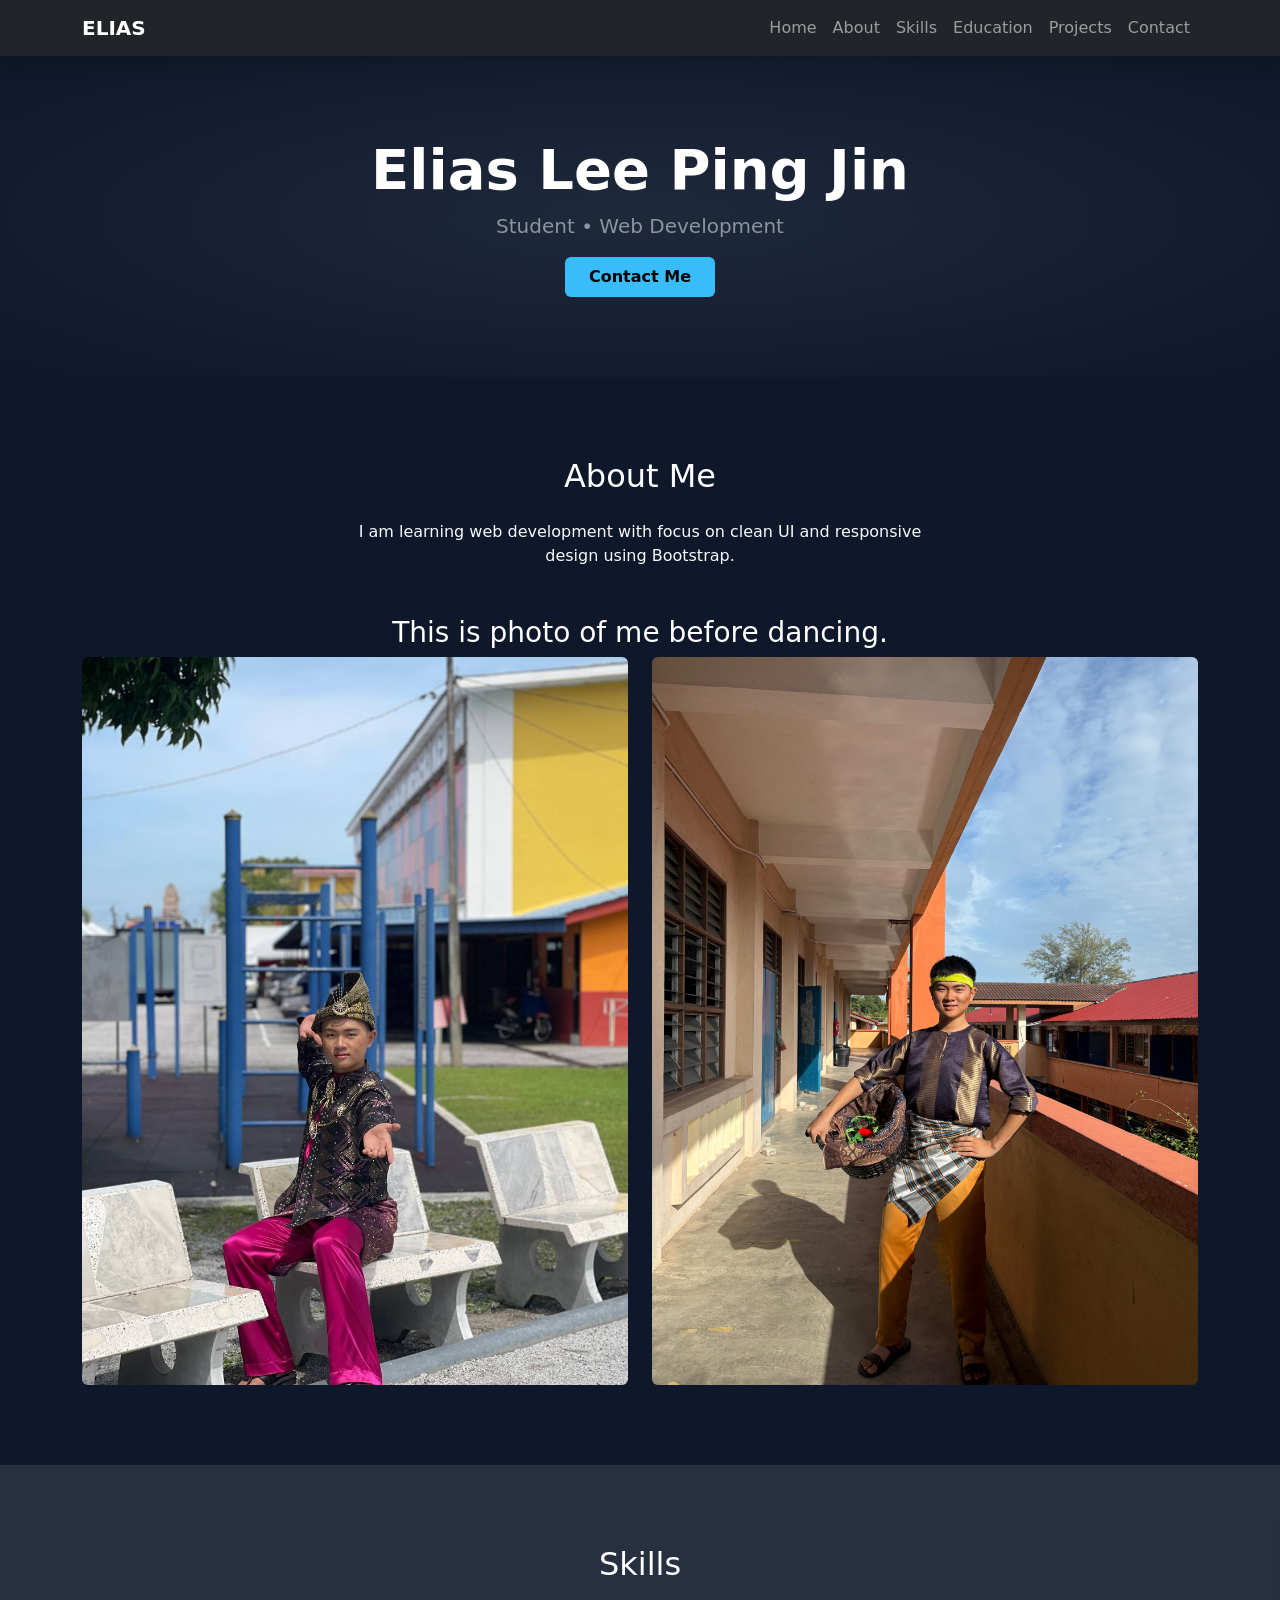
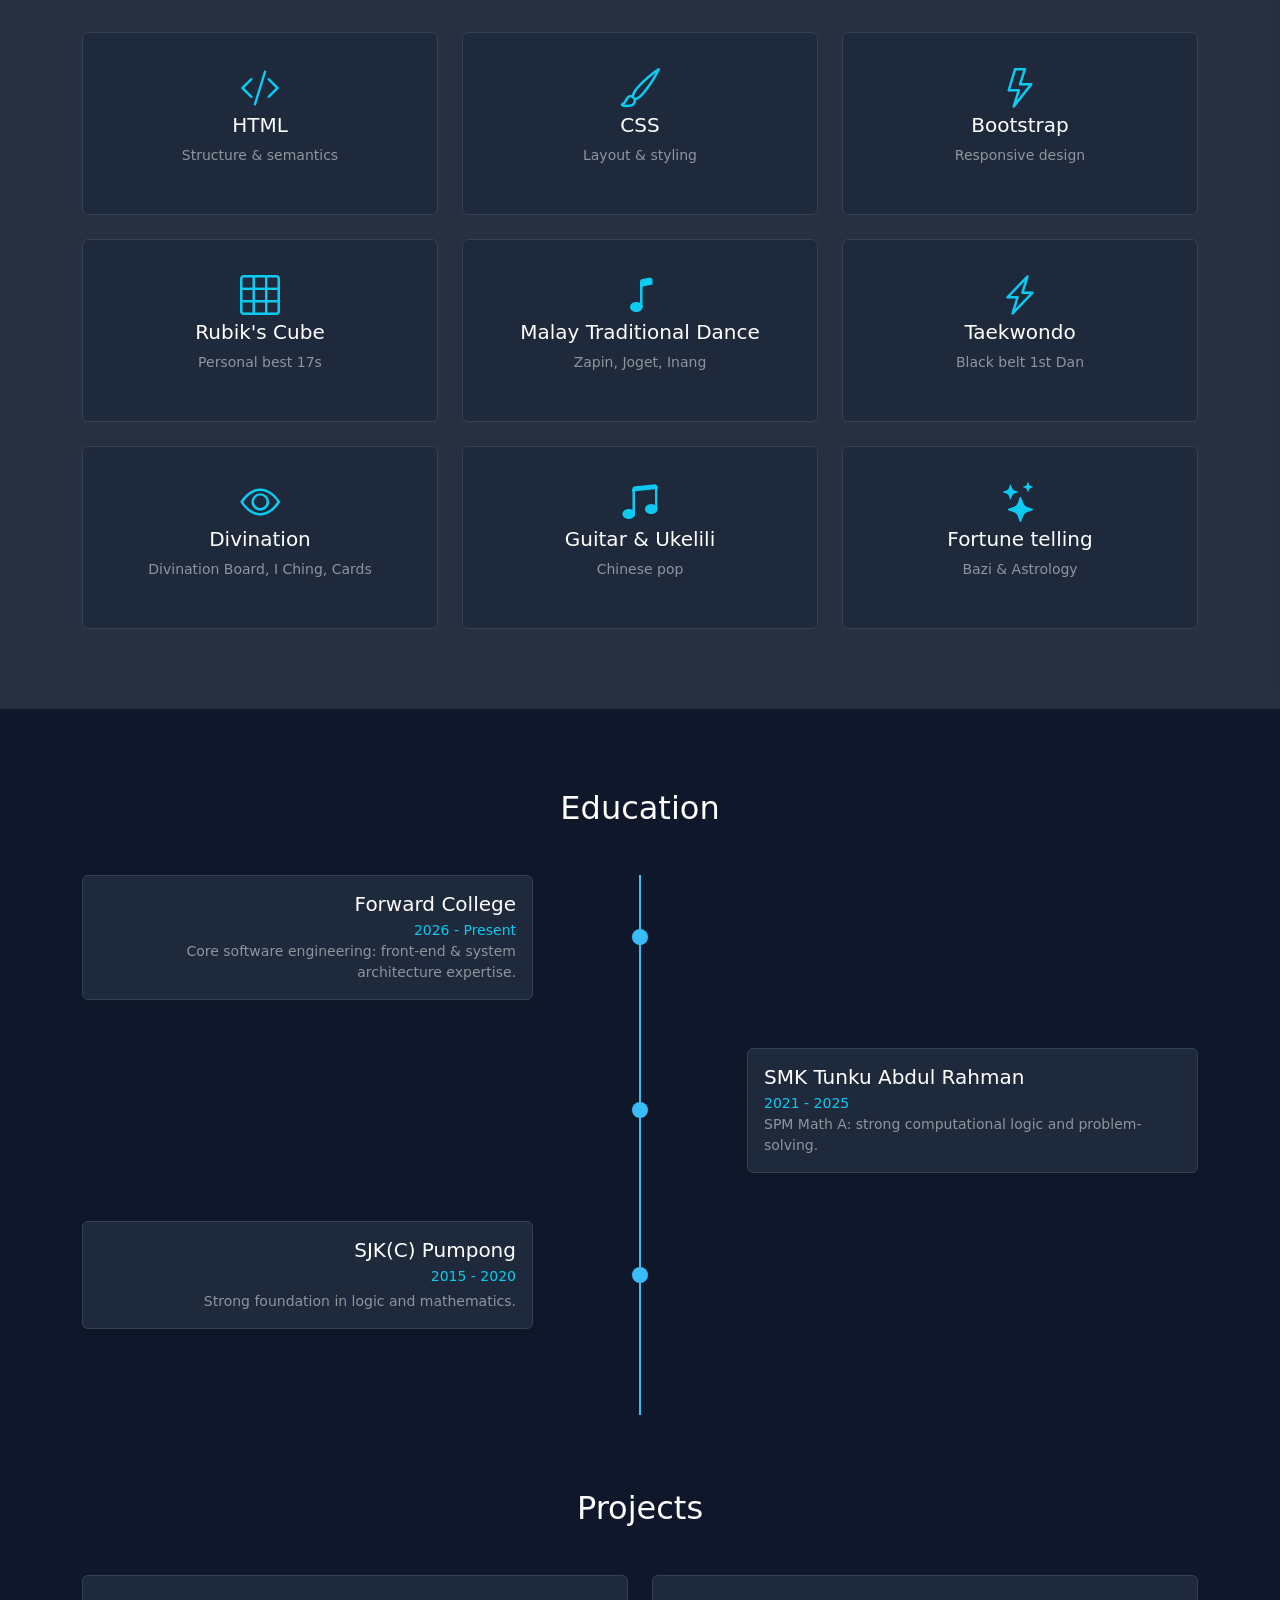
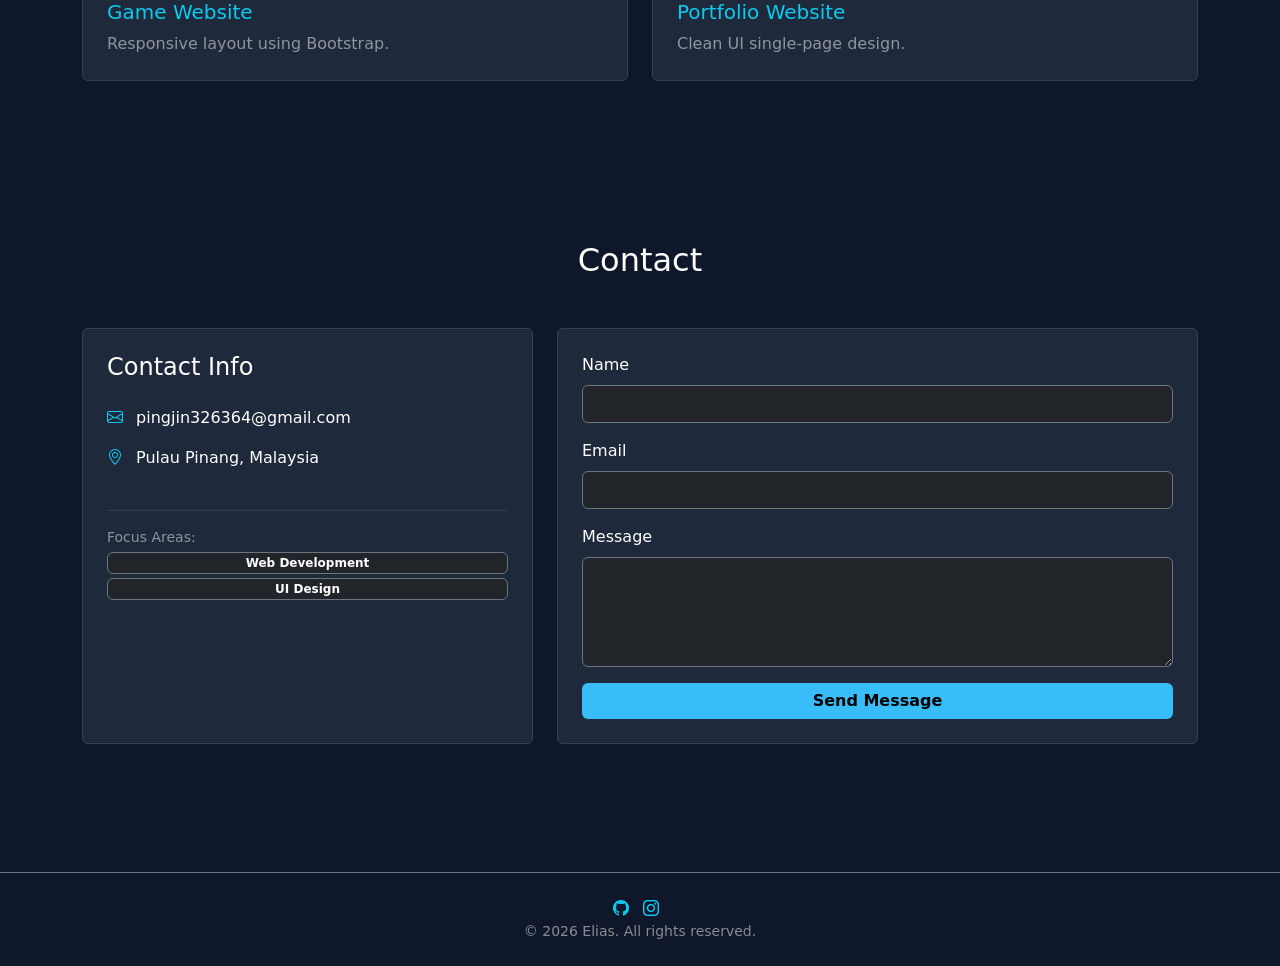
==== Portfolio/index.html @ 2b38d4fa "deploy" ====
<!doctype html>
<html lang="en">
    <head>
        <meta charset="UTF-8" />
        <meta name="viewport" content="width=device-width, initial-scale=1.0" />
        <title>Elias Portfolio</title>
        <link href="https://cdn.jsdelivr.net/npm/bootstrap@5.3.0/dist/css/bootstrap.min.css" rel="stylesheet" />
        <link rel="stylesheet" href="https://cdn.jsdelivr.net/npm/bootstrap-icons@1.10.5/font/bootstrap-icons.css" />
        <style>
            body {
                background: #0f172a;
                color: white;
            }
            .section {
                padding: 80px 0;
            }
            .card {
                background: #1e293b;
                border: 1px solid #334155;
                transition: 0.3s;
            }
            .card:hover {
                transform: translateY(-5px);
                border-color: #38bdf8;
            }
            .text-secondary {
                color: #94a3b8;
            }
            label {
                color: #e2e8f0;
            }
            .timeline-line {
                position: absolute;
                left: 50%;
                width: 2px;
                height: 100%;
                background: #38bdf8;
                transform: translateX(-50%);
                z-index: 0;
            }
            .timeline-dot {
                width: 16px;
                height: 16px;
                background: #38bdf8;
                border-radius: 50%;
                margin: auto;
                position: relative;
                z-index: 1;
            }
            .btn-accent {
                background: #38bdf8;
                border: none;
                color: #000;
                font-weight: bold;
            }
            .btn-accent:hover {
                background: #7dd3fc;
                transform: scale(1.05);
            }
        </style>
    </head>
    <body>
        <nav class="navbar navbar-expand-lg navbar-dark bg-dark sticky-top shadow">
            <div class="container">
                <a class="navbar-brand fw-bold" href="#">ELIAS</a>
                <button class="navbar-toggler" data-bs-toggle="collapse" data-bs-target="#nav">
                    <span class="navbar-toggler-icon"></span>
                </button>
                <div class="collapse navbar-collapse" id="nav">
                    <ul class="navbar-nav ms-auto">
                        <li class="nav-item"><a class="nav-link" href="#home">Home</a></li>
                        <li class="nav-item"><a class="nav-link" href="#about">About</a></li>
                        <li class="nav-item"><a class="nav-link" href="#skills">Skills</a></li>
                        <li class="nav-item"><a class="nav-link" href="#education">Education</a></li>
                        <li class="nav-item"><a class="nav-link" href="#projects">Projects</a></li>
                        <li class="nav-item"><a class="nav-link" href="#contact">Contact</a></li>
                    </ul>
                </div>
            </div>
        </nav>

        <section id="home" class="section text-center" style="background: radial-gradient(#1e293b, #0f172a)">
            <div class="container">
                <h1 class="display-4 fw-bold">Elias Lee Ping Jin</h1>
                <p class="lead text-white-50">Student • Web Development</p>
                <a href="#contact" class="btn btn-accent px-4 py-2">Contact Me</a>
            </div>
        </section>

        <!-- about -->
        <section id="about" class="section text-center">
            <div class="container px-4">
                <h2 class="mb-4">About Me</h2>
                <p class="text-light mx-auto" style="max-width: 600px">I am learning web development with focus on clean UI and responsive design using Bootstrap.</p>
            </div>

            <div class="container mt-5">
                <h3>This is photo of me before dancing.</h3>
                <div class="row">
                    <div class="col-12 col-md-6">
                        <img src="../image/img_before_pencak.jpg" class="img-fluid rounded" alt="img_before_pencak" />
                    </div>
                    <div class="col-12 col-md-6">
                        <img src="../image/img_before_batu_tumbok.jpg" class="img-fluid rounded" alt="img_before_batu_tumbok" />
                    </div>
                </div>
            </div>
        </section>

        <section id="skills" class="section bg-opacity-10 bg-light">
            <div class="container">
                <h2 class="text-center mb-5">Skills</h2>
                <div class="row g-4 text-center">
                    <div class="col-md-4">
                        <div class="card h-100 p-3 text-white">
                            <div class="card-body">
                                <i class="bi bi-code-slash text-info display-6 mb-3"></i>
                                <h5>HTML</h5>
                                <p class="small text-white-50">Structure & semantics</p>
                            </div>
                        </div>
                    </div>
                    <div class="col-md-4">
                        <div class="card h-100 p-3 text-white">
                            <div class="card-body">
                                <i class="bi bi-brush text-info display-6 mb-3"></i>
                                <h5>CSS</h5>
                                <p class="small text-white-50">Layout & styling</p>
                            </div>
                        </div>
                    </div>
                    <div class="col-md-4">
                        <div class="card h-100 p-3 text-white">
                            <div class="card-body">
                                <i class="bi bi-lightning text-info display-6 mb-3"></i>
                                <h5>Bootstrap</h5>
                                <p class="small text-white-50">Responsive design</p>
                            </div>
                        </div>
                    </div>
                    <div class="col-md-4">
                        <div class="card h-100 p-3 text-white">
                            <div class="card-body">
                                <i class="bi bi-grid-3x3 text-info display-6 mb-3"></i>
                                <h5>Rubik's Cube</h5>
                                <p class="small text-white-50">Personal best 17s</p>
                            </div>
                        </div>
                    </div>
                    <div class="col-md-4">
                        <div class="card h-100 p-3 text-white">
                            <div class="card-body">
                                <i class="bi bi-music-note text-info display-6 mb-3"></i>
                                <h5>Malay Traditional Dance</h5>
                                <p class="small text-white-50">Zapin, Joget, Inang</p>
                            </div>
                        </div>
                    </div>
                    <div class="col-md-4">
                        <div class="card h-100 p-3 text-white">
                            <div class="card-body">
                                <i class="bi bi-lightning-charge text-info display-6 mb-3"></i>
                                <h5>Taekwondo</h5>
                                <p class="small text-white-50">Black belt 1st Dan</p>
                            </div>
                        </div>
                    </div>
                    <div class="col-md-4">
                        <div class="card h-100 p-3 text-white">
                            <div class="card-body">
                                <i class="bi bi-eye text-info display-6 mb-3"></i>
                                <h5>Divination</h5>
                                <p class="small text-white-50">Divination Board, I Ching, Cards</p>
                            </div>
                        </div>
                    </div>
                    <div class="col-md-4">
                        <div class="card h-100 p-3 text-white">
                            <div class="card-body">
                                <i class="bi bi-music-note-beamed text-info display-6 mb-3"></i>
                                <h5>Guitar & Ukelili</h5>
                                <p class="small text-white-50">Chinese pop</p>
                            </div>
                        </div>
                    </div>
                    <div class="col-md-4">
                        <div class="card h-100 p-3 text-white">
                            <div class="card-body">
                                <i class="bi bi-stars text-info display-6 mb-3"></i>
                                <h5>Fortune telling</h5>
                                <p class="small text-white-50">Bazi & Astrology</p>
                            </div>
                        </div>
                    </div>
                </div>
            </div>
        </section>

        <section id="education" class="section">
            <div class="container position-relative">
                <h2 class="text-center mb-5">Education</h2>
                <div class="timeline-line"></div>

                <div class="row align-items-center mb-5">
                    <div class="col-md-5 text-md-end text-start order-2 order-md-1">
                        <div class="card p-3 shadow-sm text-white">
                            <h5 class="mb-1">Forward College</h5>
                            <p class="text-info small mb-0">2026 - Present</p>
                            <p class="small text-white-50 mb-0">Core software engineering: front-end & system architecture expertise.</p>
                        </div>
                    </div>
                    <div class="col-md-2 text-center order-1 order-md-2 mb-3 mb-md-0">
                        <div class="timeline-dot"></div>
                    </div>
                    <div class="col-md-5 order-3"></div>
                </div>

                <div class="row align-items-center mb-5">
                    <div class="col-md-5 order-md-1 order-3"></div>
                    <div class="col-md-2 text-center order-1 order-md-2 mb-3 mb-md-0">
                        <div class="timeline-dot"></div>
                    </div>
                    <div class="col-md-5 text-start order-2 order-md-3">
                        <div class="card p-3 shadow-sm text-white">
                            <h5 class="mb-1">SMK Tunku Abdul Rahman</h5>
                            <p class="text-info small mb-0">2021 - 2025</p>
                            <p class="small text-white-50 mb-0">SPM Math A: strong computational logic and problem-solving.</p>
                        </div>
                    </div>
                </div>

                <div class="row align-items-center">
                    <div class="col-md-5 text-md-end text-start order-2 order-md-1">
                        <div class="card p-3 shadow-sm text-white">
                            <h5 class="mb-1">SJK(C) Pumpong</h5>
                            <p class="text-info small mb-1">2015 - 2020</p>
                            <p class="small text-white-50 mb-0">Strong foundation in logic and mathematics.</p>
                        </div>
                    </div>
                    <div class="col-md-2 text-center order-1 order-md-2 mb-3 mb-md-0">
                        <div class="timeline-dot"></div>
                    </div>
                    <div class="col-md-5 order-3"></div>
                </div>
            </div>
        </section>

        <section id="projects" class="section">
            <div class="container">
                <h2 class="text-center mb-5">Projects</h2>
                <div class="row g-4">
                    <div class="col-md-6">
                        <div class="card h-100 text-white p-2">
                            <div class="card-body">
                                <h5 class="card-title text-info">Game Website</h5>
                                <p class="card-text text-white-50">Responsive layout using Bootstrap.</p>
                            </div>
                        </div>
                    </div>
                    <div class="col-md-6">
                        <div class="card h-100 text-white p-2">
                            <div class="card-body">
                                <h5 class="card-title text-info">Portfolio Website</h5>
                                <p class="card-text text-white-50">Clean UI single-page design.</p>
                            </div>
                        </div>
                    </div>
                </div>
            </div>
        </section>

        <section id="contact" class="section">
            <div class="container">
                <h2 class="text-center mb-5">Contact</h2>
                <div class="row g-4">
                    <div class="col-md-5">
                        <div class="card p-4 h-100 text-white">
                            <h4 class="mb-4">Contact Info</h4>
                            <p class="mb-3"><i class="bi bi-envelope text-info me-2"></i> pingjin326364@gmail.com</p>
                            <p class="mb-4"><i class="bi bi-geo-alt text-info me-2"></i> Pulau Pinang, Malaysia</p>
                            <hr class="text-secondary" />
                            <p class="small text-white-50 mb-1">Focus Areas:</p>
                            <span class="badge bg-dark border border-secondary mb-1">Web Development</span>
                            <span class="badge bg-dark border border-secondary mb-1">UI Design</span>
                        </div>
                    </div>
                    <div class="col-lg-7 col-md-12">
                        <form class="card p-4">
                            <div class="mb-3">
                                <label class="form-label text-white">Name</label>
                                <input type="text" class="form-control bg-dark text-white border-secondary" />
                            </div>
                            <div class="mb-3">
                                <label class="form-label text-white">Email</label>
                                <input type="email" class="form-control bg-dark text-white border-secondary" />
                            </div>
                            <div class="mb-3">
                                <label class="form-label text-white">Message</label>
                                <textarea class="form-control bg-dark text-white border-secondary" rows="4"></textarea>
                            </div>
                            <button type="submit" class="btn btn-accent w-100">Send Message</button>
                        </form>
                    </div>
                </div>
            </div>
        </section>

        <footer class="text-center py-4 border-top border-secondary mt-5">
            <a href="https://github.com/pingjin-code"><i class="bi bi-github text-info me-2"></i></a>
            <a href="https://www.instagram.com/pj.mu2/?__pwa=1"><i class="bi bi-instagram text-info me-2"></i></a>
            <p class="small text-white-50 mb-0">© 2026 Elias. All rights reserved.</p>
        </footer>

        <script src="https://cdn.jsdelivr.net/npm/bootstrap@5.3.0/dist/js/bootstrap.bundle.min.js"></script>
    </body>
</html>
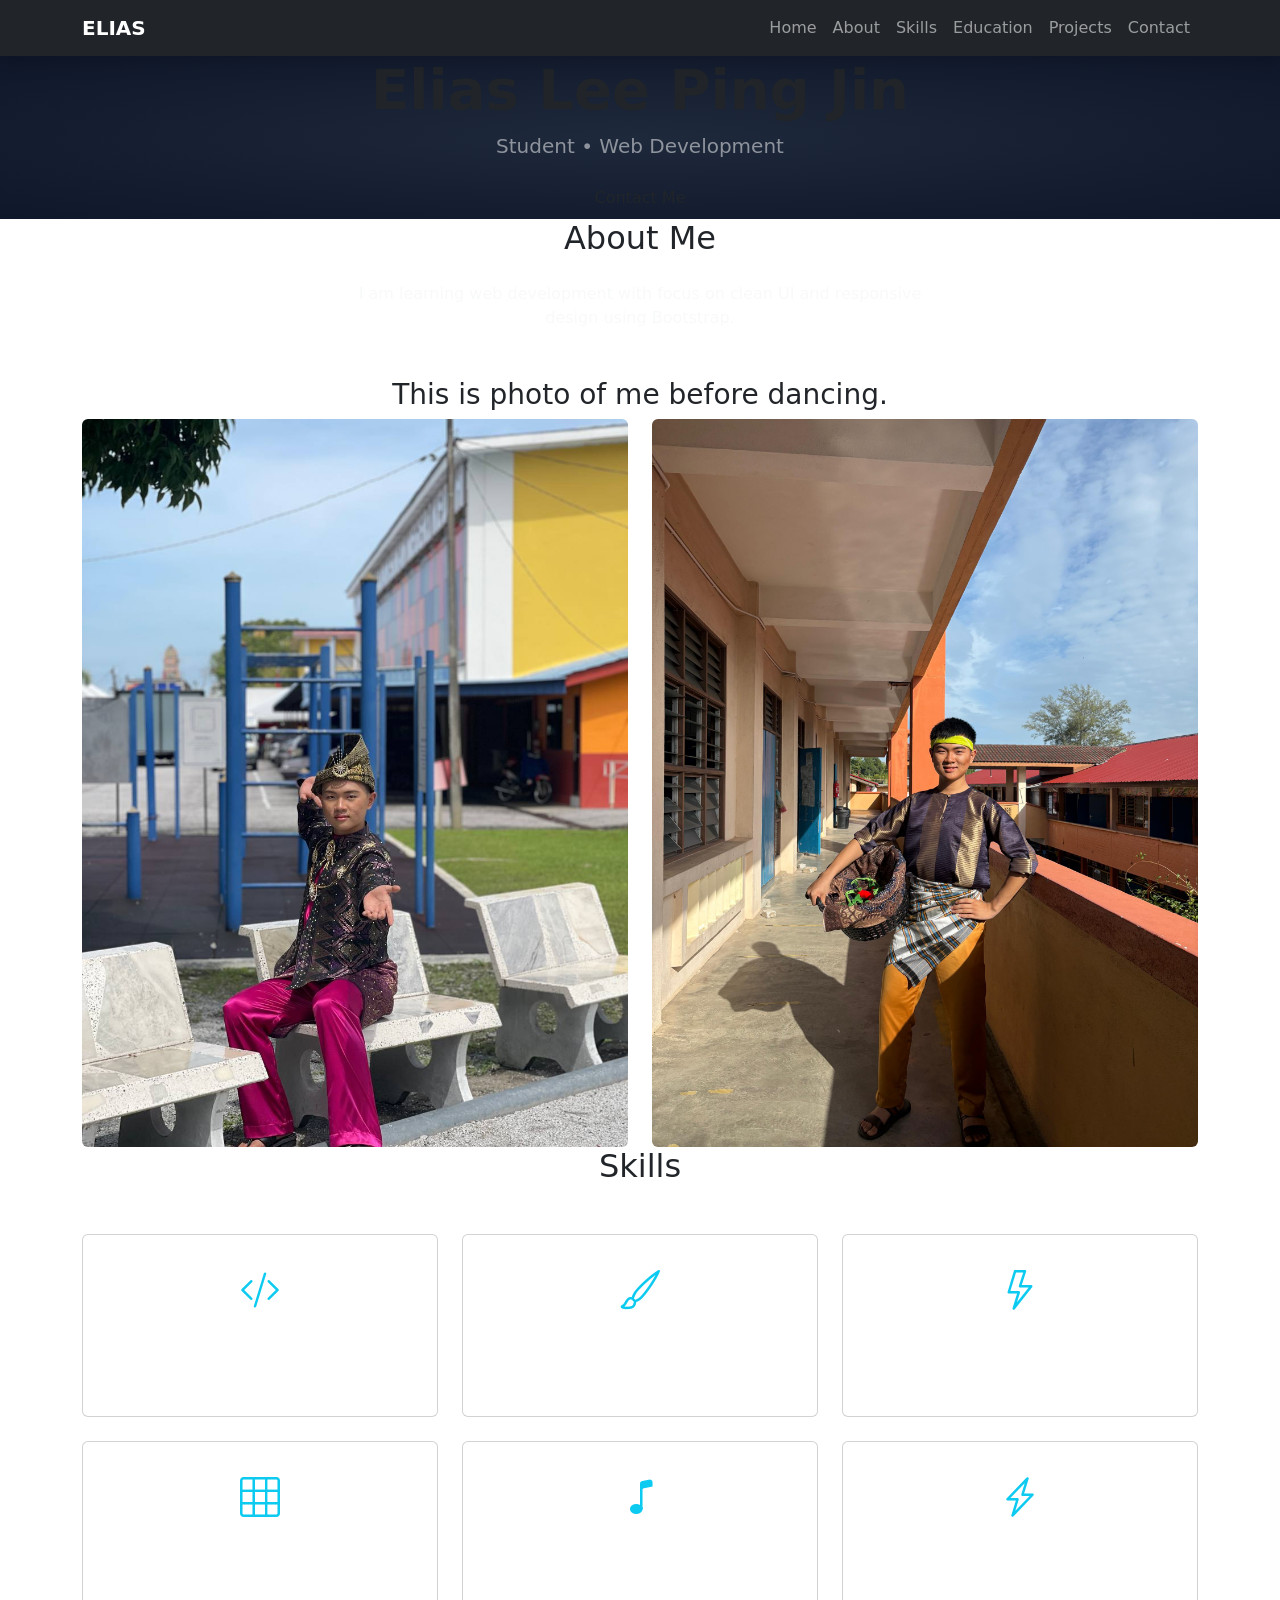
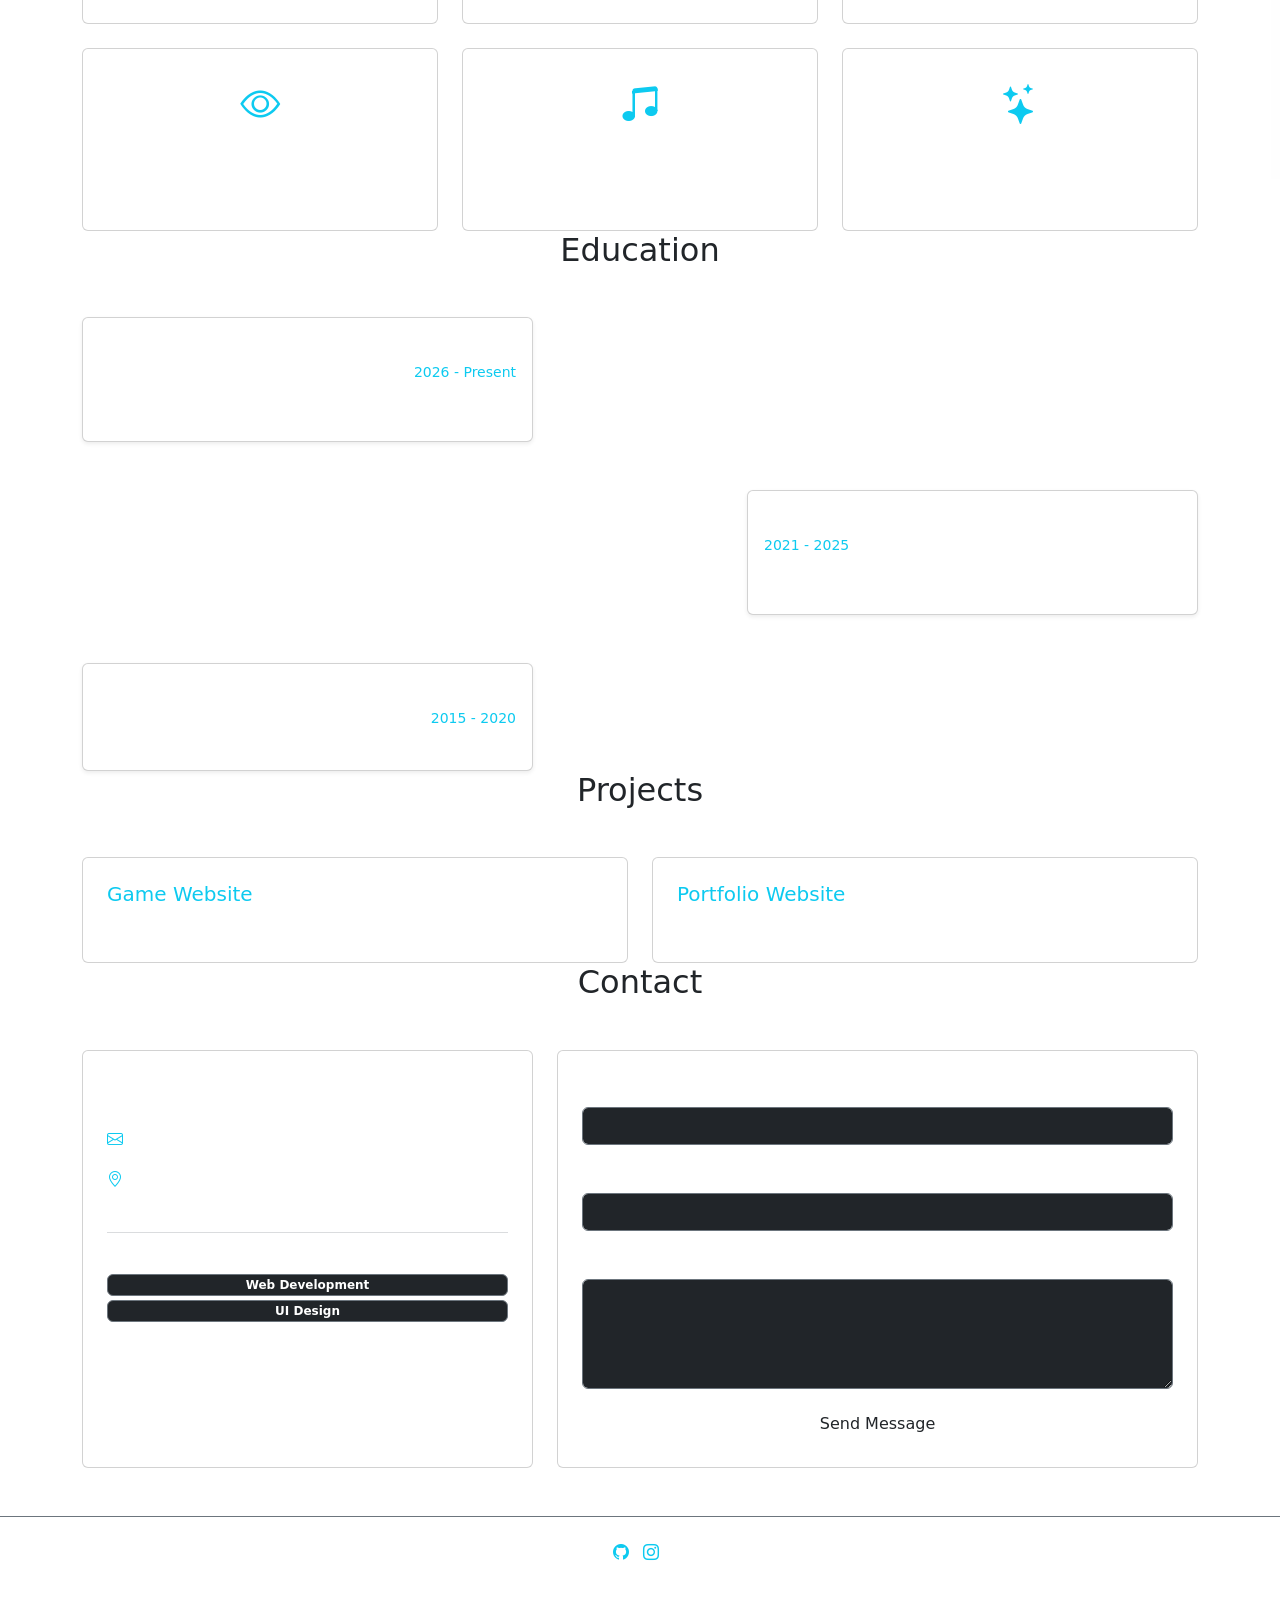
==== commit 32e571aa: "add a new file style.css" ====
--- a/Portfolio/index.html
+++ b/Portfolio/index.html
@@ -6,58 +6,6 @@
         <title>Elias Portfolio</title>
         <link href="https://cdn.jsdelivr.net/npm/bootstrap@5.3.0/dist/css/bootstrap.min.css" rel="stylesheet" />
         <link rel="stylesheet" href="https://cdn.jsdelivr.net/npm/bootstrap-icons@1.10.5/font/bootstrap-icons.css" />
-        <style>
-            body {
-                background: #0f172a;
-                color: white;
-            }
-            .section {
-                padding: 80px 0;
-            }
-            .card {
-                background: #1e293b;
-                border: 1px solid #334155;
-                transition: 0.3s;
-            }
-            .card:hover {
-                transform: translateY(-5px);
-                border-color: #38bdf8;
-            }
-            .text-secondary {
-                color: #94a3b8;
-            }
-            label {
-                color: #e2e8f0;
-            }
-            .timeline-line {
-                position: absolute;
-                left: 50%;
-                width: 2px;
-                height: 100%;
-                background: #38bdf8;
-                transform: translateX(-50%);
-                z-index: 0;
-            }
-            .timeline-dot {
-                width: 16px;
-                height: 16px;
-                background: #38bdf8;
-                border-radius: 50%;
-                margin: auto;
-                position: relative;
-                z-index: 1;
-            }
-            .btn-accent {
-                background: #38bdf8;
-                border: none;
-                color: #000;
-                font-weight: bold;
-            }
-            .btn-accent:hover {
-                background: #7dd3fc;
-                transform: scale(1.05);
-            }
-        </style>
     </head>
     <body>
         <nav class="navbar navbar-expand-lg navbar-dark bg-dark sticky-top shadow">
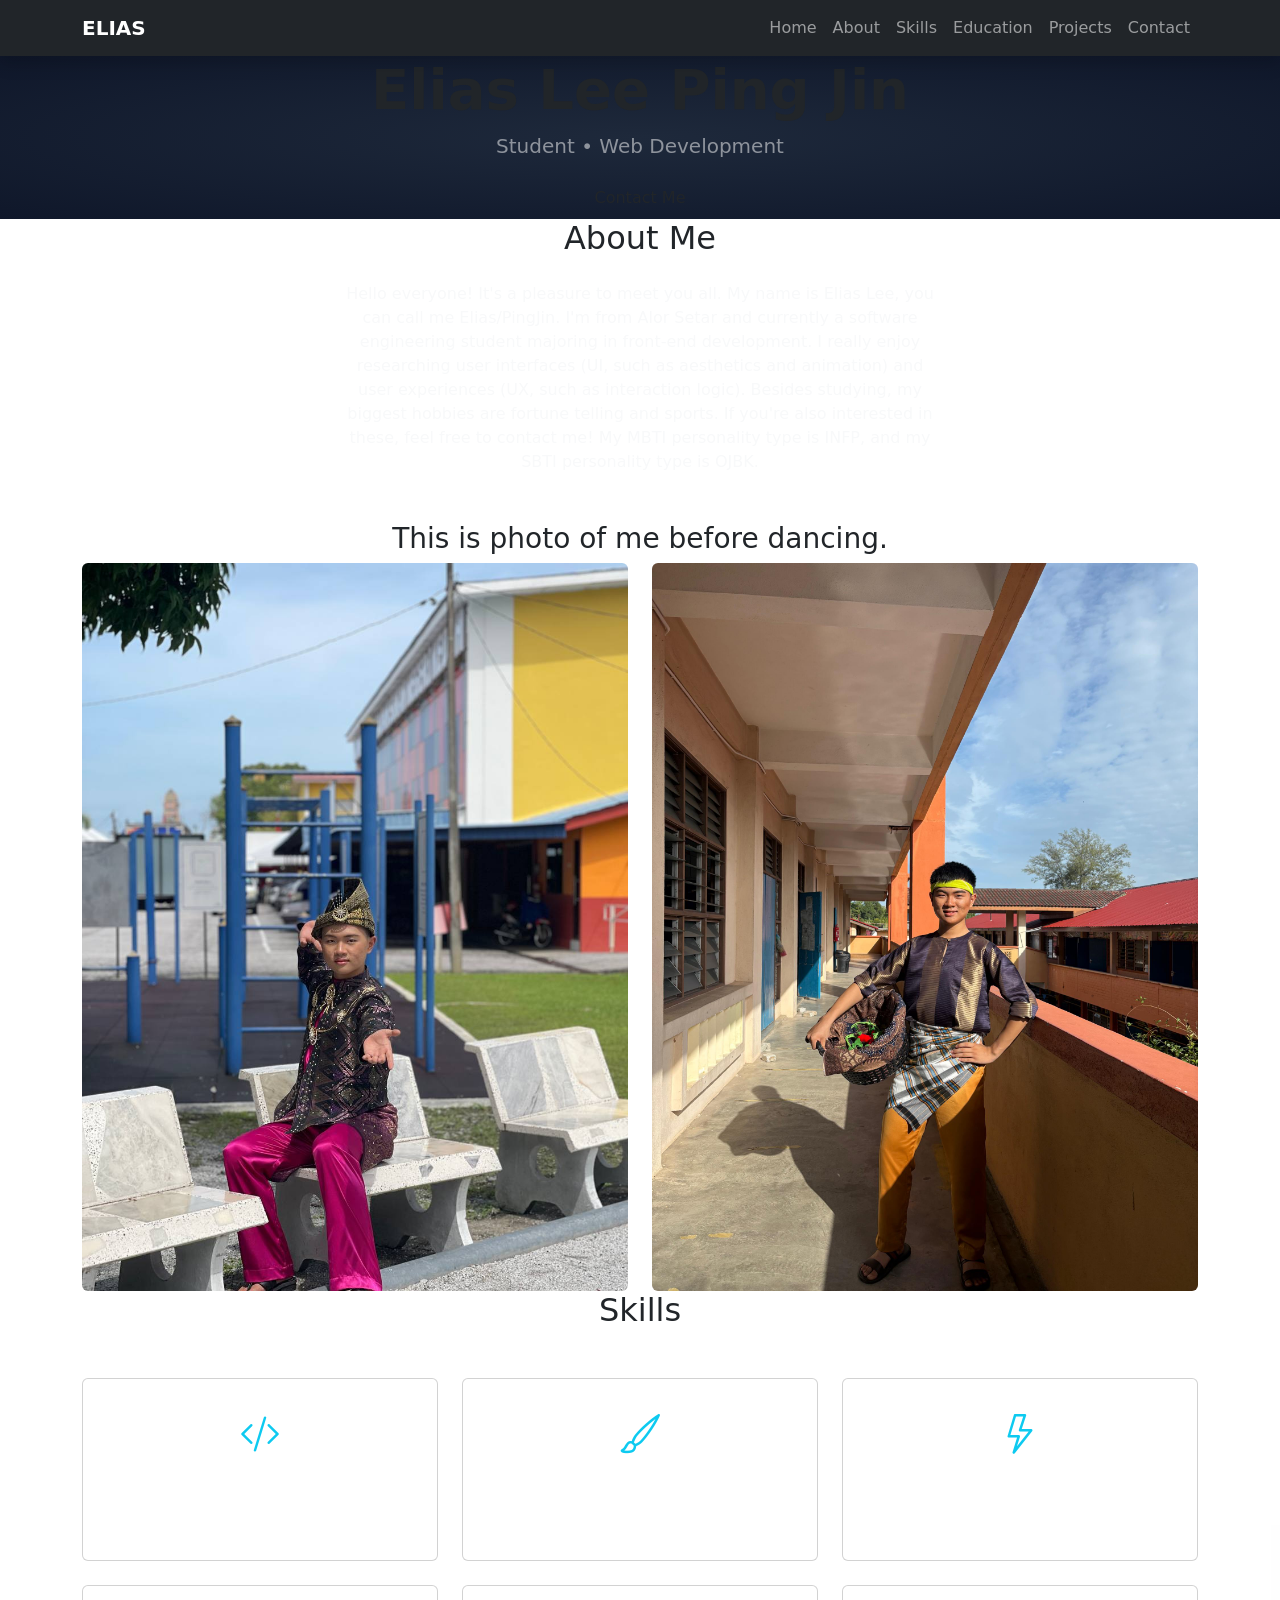
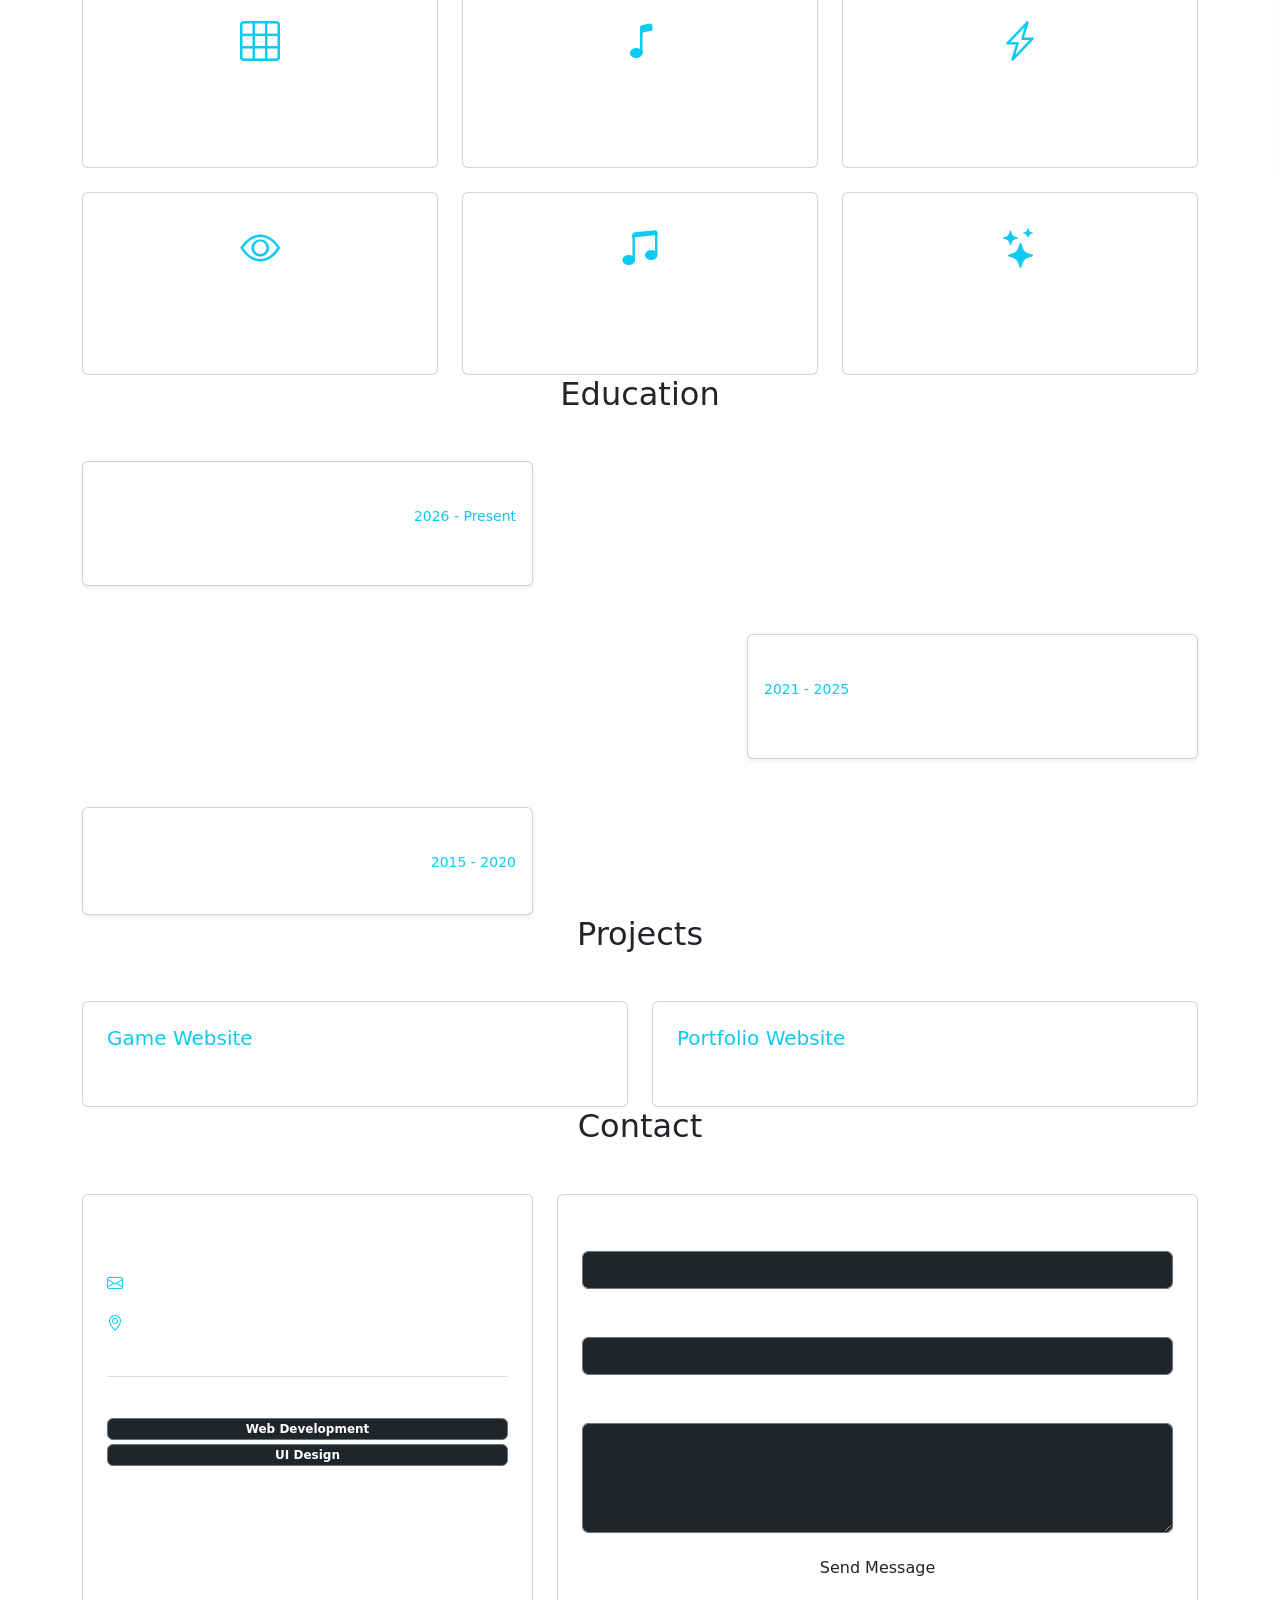
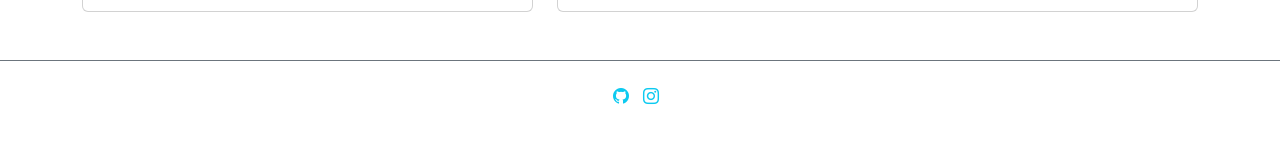
==== commit 7d7fdf14: "Add content to the about section" ====
--- a/Portfolio/index.html
+++ b/Portfolio/index.html
@@ -39,7 +39,10 @@
         <section id="about" class="section text-center">
             <div class="container px-4">
                 <h2 class="mb-4">About Me</h2>
-                <p class="text-light mx-auto" style="max-width: 600px">I am learning web development with focus on clean UI and responsive design using Bootstrap.</p>
+                <p class="text-light mx-auto" style="max-width: 600px">
+                    Hello everyone! It's a pleasure to meet you all. My name is Elias Lee, you can call me Elias/PingJin. I'm from Alor Setar and currently a software engineering student majoring in front-end development. I really enjoy researching user interfaces (UI, such as aesthetics and
+                    animation) and user experiences (UX, such as interaction logic). Besides studying, my biggest hobbies are fortune telling and sports. If you're also interested in these, feel free to contact me! My MBTI personality type is INFP, and my SBTI personality type is OJBK.
+                </p>
             </div>
 
             <div class="container mt-5">
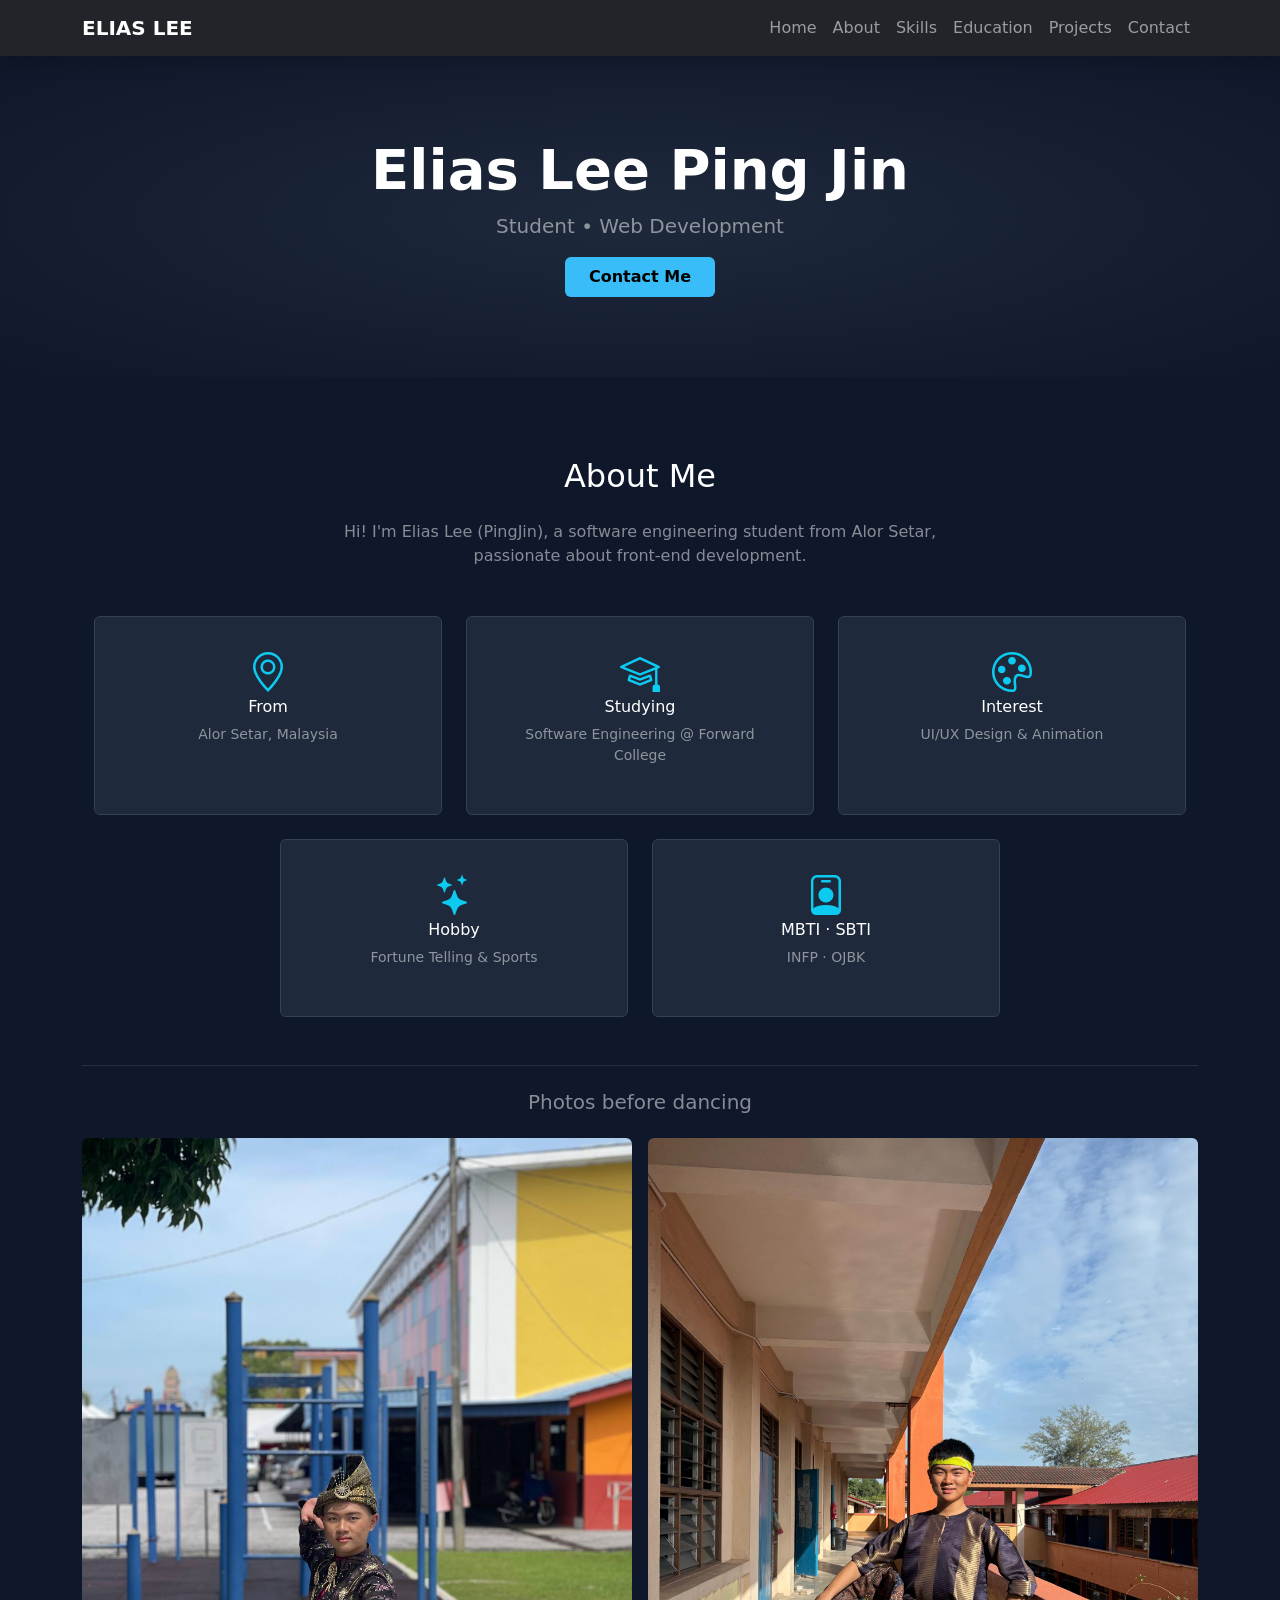
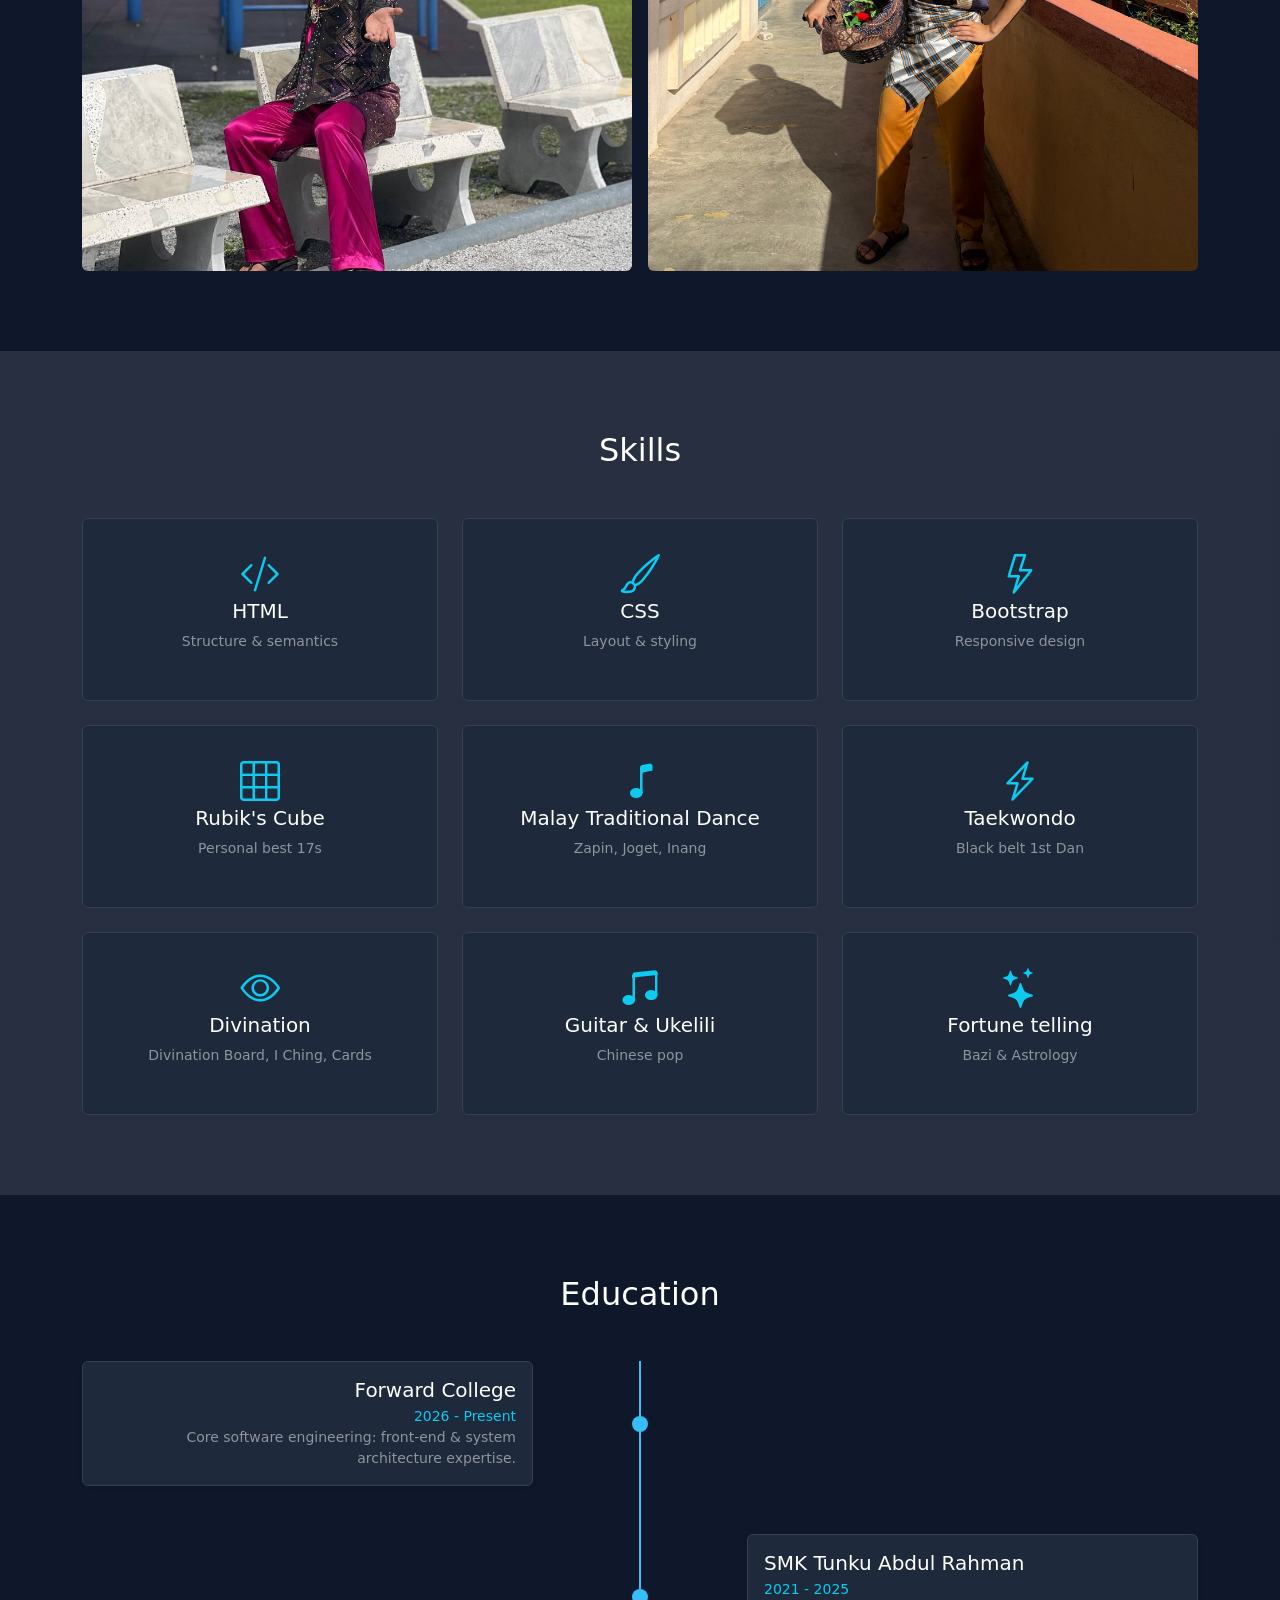
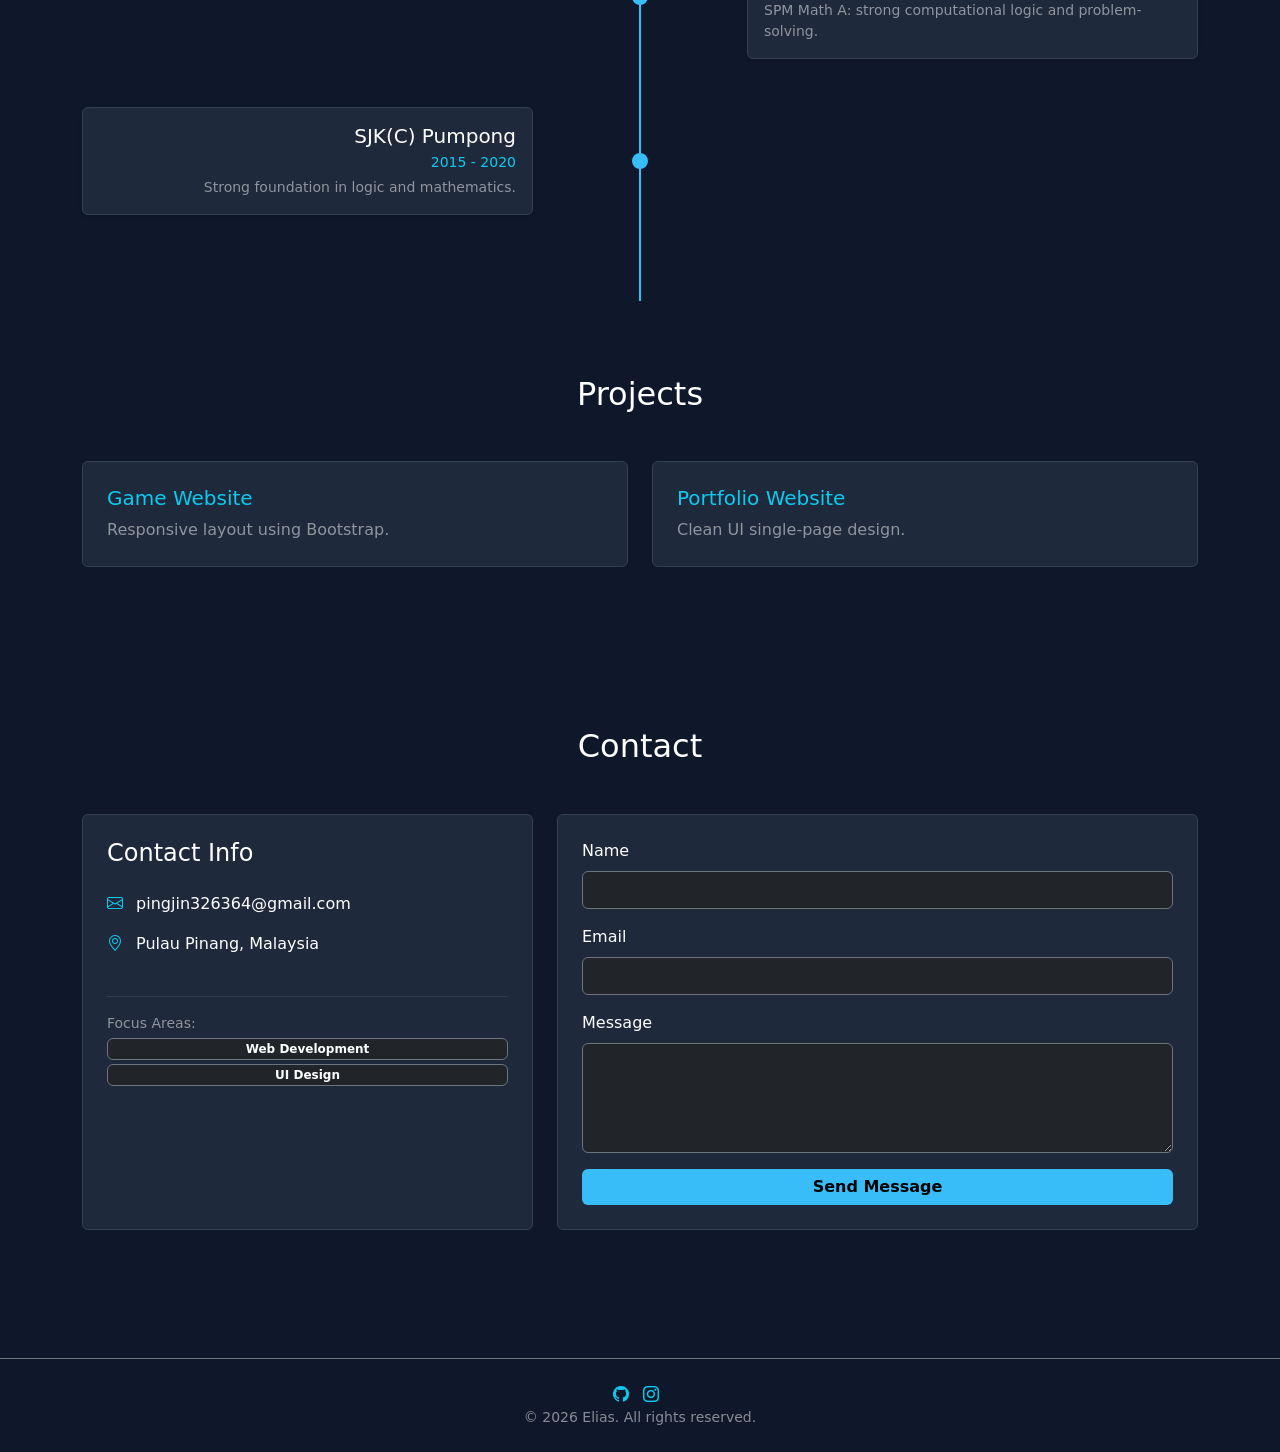
==== commit d2e3497e: "Add content to the "about" section and add comments" ====
--- a/Portfolio/index.html
+++ b/Portfolio/index.html
@@ -6,11 +6,13 @@
         <title>Elias Portfolio</title>
         <link href="https://cdn.jsdelivr.net/npm/bootstrap@5.3.0/dist/css/bootstrap.min.css" rel="stylesheet" />
         <link rel="stylesheet" href="https://cdn.jsdelivr.net/npm/bootstrap-icons@1.10.5/font/bootstrap-icons.css" />
+        <link rel="stylesheet" href="style.css" />
     </head>
     <body>
+        <!-- hero -->
         <nav class="navbar navbar-expand-lg navbar-dark bg-dark sticky-top shadow">
             <div class="container">
-                <a class="navbar-brand fw-bold" href="#">ELIAS</a>
+                <a class="navbar-brand fw-bold" href="#">ELIAS LEE</a>
                 <button class="navbar-toggler" data-bs-toggle="collapse" data-bs-target="#nav">
                     <span class="navbar-toggler-icon"></span>
                 </button>
@@ -27,6 +29,7 @@
             </div>
         </nav>
 
+        <!-- home -->
         <section id="home" class="section text-center" style="background: radial-gradient(#1e293b, #0f172a)">
             <div class="container">
                 <h1 class="display-4 fw-bold">Elias Lee Ping Jin</h1>
@@ -39,15 +42,61 @@
         <section id="about" class="section text-center">
             <div class="container px-4">
                 <h2 class="mb-4">About Me</h2>
-                <p class="text-light mx-auto" style="max-width: 600px">
-                    Hello everyone! It's a pleasure to meet you all. My name is Elias Lee, you can call me Elias/PingJin. I'm from Alor Setar and currently a software engineering student majoring in front-end development. I really enjoy researching user interfaces (UI, such as aesthetics and
-                    animation) and user experiences (UX, such as interaction logic). Besides studying, my biggest hobbies are fortune telling and sports. If you're also interested in these, feel free to contact me! My MBTI personality type is INFP, and my SBTI personality type is OJBK.
-                </p>
+                <p class="text-white-50 mx-auto mb-5" style="max-width: 600px">Hi! I'm Elias Lee (PingJin), a software engineering student from Alor Setar, passionate about front-end development.</p>
+
+                <div class="row g-4 justify-content-center">
+                    <div class="col-md-4">
+                        <div class="card h-100 p-3 text-white">
+                            <div class="card-body">
+                                <i class="bi bi-geo-alt text-info display-6 mb-3"></i>
+                                <h6>From</h6>
+                                <p class="small text-white-50">Alor Setar, Malaysia</p>
+                            </div>
+                        </div>
+                    </div>
+                    <div class="col-md-4">
+                        <div class="card h-100 p-3 text-white">
+                            <div class="card-body">
+                                <i class="bi bi-mortarboard text-info display-6 mb-3"></i>
+                                <h6>Studying</h6>
+                                <p class="small text-white-50">Software Engineering @ Forward College</p>
+                            </div>
+                        </div>
+                    </div>
+                    <div class="col-md-4">
+                        <div class="card h-100 p-3 text-white">
+                            <div class="card-body">
+                                <i class="bi bi-palette text-info display-6 mb-3"></i>
+                                <h6>Interest</h6>
+                                <p class="small text-white-50">UI/UX Design & Animation</p>
+                            </div>
+                        </div>
+                    </div>
+                    <div class="col-md-4">
+                        <div class="card h-100 p-3 text-white">
+                            <div class="card-body">
+                                <i class="bi bi-stars text-info display-6 mb-3"></i>
+                                <h6>Hobby</h6>
+                                <p class="small text-white-50">Fortune Telling & Sports</p>
+                            </div>
+                        </div>
+                    </div>
+                    <div class="col-md-4">
+                        <div class="card h-100 p-3 text-white">
+                            <div class="card-body">
+                                <i class="bi bi-person-badge text-info display-6 mb-3"></i>
+                                <h6>MBTI · SBTI</h6>
+                                <p class="small text-white-50">INFP · OJBK</p>
+                            </div>
+                        </div>
+                    </div>
+                </div>
             </div>
 
             <div class="container mt-5">
-                <h3>This is photo of me before dancing.</h3>
-                <div class="row">
+                <hr class="border-secondary mb-4" />
+                <h5 class="text-white-50 mb-4">Photos before dancing</h5>
+                <div class="row g-3 justify-content-center">
                     <div class="col-12 col-md-6">
                         <img src="../image/img_before_pencak.jpg" class="img-fluid rounded" alt="img_before_pencak" />
                     </div>
@@ -58,6 +107,7 @@
             </div>
         </section>
 
+        <!-- skills -->
         <section id="skills" class="section bg-opacity-10 bg-light">
             <div class="container">
                 <h2 class="text-center mb-5">Skills</h2>
@@ -147,6 +197,7 @@
             </div>
         </section>
 
+        <!-- education -->
         <section id="education" class="section">
             <div class="container position-relative">
                 <h2 class="text-center mb-5">Education</h2>
@@ -196,6 +247,7 @@
             </div>
         </section>
 
+        <!-- projects -->
         <section id="projects" class="section">
             <div class="container">
                 <h2 class="text-center mb-5">Projects</h2>
@@ -220,6 +272,7 @@
             </div>
         </section>
 
+        <!-- contact -->
         <section id="contact" class="section">
             <div class="container">
                 <h2 class="text-center mb-5">Contact</h2>
@@ -256,6 +309,7 @@
             </div>
         </section>
 
+        <!-- footer -->
         <footer class="text-center py-4 border-top border-secondary mt-5">
             <a href="https://github.com/pingjin-code"><i class="bi bi-github text-info me-2"></i></a>
             <a href="https://www.instagram.com/pj.mu2/?__pwa=1"><i class="bi bi-instagram text-info me-2"></i></a>
--- a/Portfolio/style.css
+++ b/Portfolio/style.css
@@ -0,0 +1,50 @@
+body {
+    background: #0f172a;
+    color: white;
+}
+.section {
+    padding: 80px 0;
+}
+.card {
+    background: #1e293b;
+    border: 1px solid #334155;
+    transition: 0.3s;
+}
+.card:hover {
+    transform: translateY(-5px);
+    border-color: #38bdf8;
+}
+.text-secondary {
+    color: #94a3b8;
+}
+label {
+    color: #e2e8f0;
+}
+.timeline-line {
+    position: absolute;
+    left: 50%;
+    width: 2px;
+    height: 100%;
+    background: #38bdf8;
+    transform: translateX(-50%);
+    z-index: 0;
+}
+.timeline-dot {
+    width: 16px;
+    height: 16px;
+    background: #38bdf8;
+    border-radius: 50%;
+    margin: auto;
+    position: relative;
+    z-index: 1;
+}
+.btn-accent {
+    background: #38bdf8;
+    border: none;
+    color: #000;
+    font-weight: bold;
+}
+.btn-accent:hover {
+    background: #7dd3fc;
+    transform: scale(1.05);
+}
